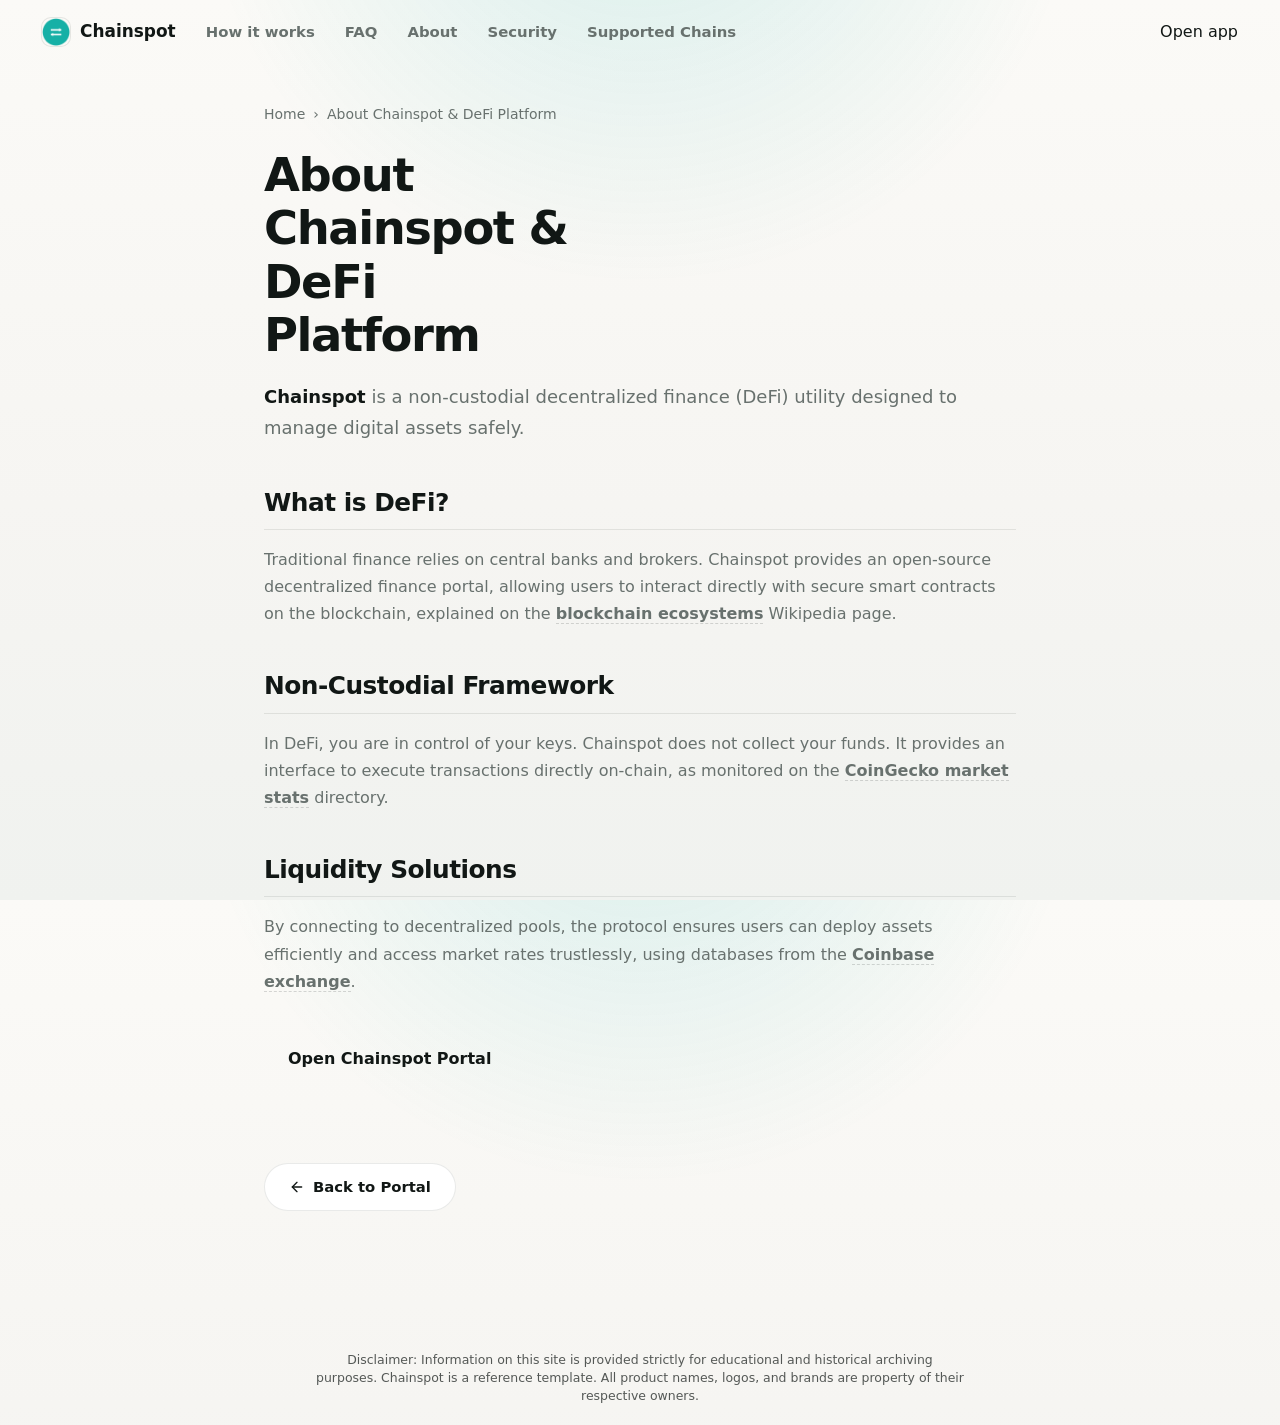
==== about/index.html @ 596fa77b "Update" ====
<!doctype html>
<html lang="en">
<head>
  <meta charset="utf-8">
  <meta name="viewport" content="width=device-width, initial-scale=1, viewport-fit=cover">
  <title>About Chainspot & DeFi Platform</title>
  <meta name="description" content="<strong>Chainspot</strong> is a non-custodial decentralized finance (DeFi) utility designed to manage digital assets safely.">
  <link rel="canonical" href="https://chainspot-app.github.io/about/">
  <meta name="robots" content="index,follow">
  <meta property="og:type" content="website">
  <meta property="og:title" content="About Chainspot & DeFi Platform">
  <meta property="og:description" content="<strong>Chainspot</strong> is a non-custodial decentralized finance (DeFi) utility designed to manage digital assets safely.">
  <meta property="og:url" content="https://chainspot-app.github.io/about/">
  <meta property="og:image" content="https://chainspot-app.github.io/og-cover.png">
  <meta name="twitter:card" content="summary">
  <meta name="twitter:title" content="About Chainspot & DeFi Platform">
  <meta name="twitter:description" content="<strong>Chainspot</strong> is a non-custodial decentralized finance (DeFi) utility designed to manage digital assets safely.">
  <link rel="icon" type="image/png" href="../favicon.png">
  <link rel="manifest" href="../site.webmanifest">
  <link rel="apple-touch-icon" href="../favicon.png">
  <style>


:root {
  --bg: #f6f5f2;
  --surface: #ffffff;
  --surface-soft: #f9faf8;
  --ink: #111715;
  --muted: #68716e;
  --faint: #9aa19e;
  --line: rgba(17, 23, 21, 0.09);
  --line-strong: rgba(17, 23, 21, 0.16);
  --accent: #16B0A6;
  --accent-soft: rgba(22, 176, 166, 0.12);
  --shadow: 0 28px 70px -36px rgba(17, 23, 21, 0.34);
}

* {
  box-sizing: border-box;
}

html,
body {
  width: 100%;
  height: 100%;
}

html {
  overflow: hidden;
}

body {
  min-height: 100dvh;
  margin: 0;
  display: flex;
  flex-direction: column;
  overflow: hidden;
  color: var(--ink);
  font-family: Inter, ui-sans-serif, system-ui, -apple-system, BlinkMacSystemFont, "Segoe UI", sans-serif;
  line-height: 1.5;
  background:
    radial-gradient(circle at 50% -18%, rgba(22, 176, 166, 0.16), transparent 36%),
    linear-gradient(180deg, #fbfaf7 0%, var(--bg) 56%, #f0f2ef 100%);
  -webkit-font-smoothing: antialiased;
  text-rendering: optimizeLegibility;
}

a {
  color: inherit;
  text-decoration: none;
}

img {
  display: block;
  max-width: 100%;
}

h1,
p {
  margin: 0;
}

.topbar {
  flex: none;
  display: flex;
  align-items: center;
  gap: 18px;
  width: 100%;
  padding: 18px clamp(18px, 4vw, 42px);
}

.brand {
  display: inline-flex;
  align-items: center;
  gap: 10px;
  min-width: 0;
  font-size: 1.06rem;
  font-weight: 760;
  letter-spacing: 0;
}

.brand img {
  width: 28px;
  height: 28px;
  border-radius: 9px;
  box-shadow: 0 0 0 1px var(--line);
}

.nav {
  display: flex;
  align-items: center;
  gap: clamp(18px, 2.4vw, 30px);
  margin-left: 12px;
}

.nav a {
  color: var(--muted);
  font-size: 0.93rem;
  font-weight: 560;
  transition: color 160ms ease;
}

.nav a:hover {
  color: var(--ink);
}

.spacer {
  flex: 1;
}

.ghost {
  display: inline-flex;
  align-items: center;
  justify-content: center;
  min-height: 40px;
  padding: 0 17px;
  border: 1px solid var(--line-strong);
  border-radius: 999px;
  background: rgba(255, 255, 255, 0.58);
  color: var(--ink);
  font-size: 0.91rem;
  font-weight: 680;
  box-shadow: 0 10px 24px -20px rgba(17, 23, 21, 0.45);
  transition: transform 140ms ease, border-color 160ms ease, background 160ms ease;
}

.ghost:hover {
  transform: translateY(-1px);
  border-color: rgba(22, 176, 166, 0.45);
  background: #fff;
}

.stage {
  flex: 1;
  min-height: 0;
  display: flex;
  flex-direction: column;
  align-items: center;
  justify-content: center;
  width: 100%;
  padding: 10px clamp(18px, 4vw, 42px);
  text-align: center;
}

.hero {
  display: grid;
  justify-items: center;
}

h1 {
  max-width: 10ch;
  font-size: clamp(3.1rem, 7vw, 5.3rem);
  font-weight: 820;
  line-height: 0.98;
  letter-spacing: 0;
}

.sub {
  max-width: 58ch;
  margin-top: 18px;
  color: var(--muted);
  font-size: clamp(1.02rem, 1.65vw, 1.18rem);
}

.sub strong {
  color: var(--ink);
  font-weight: 760;
  box-shadow: inset 0 -0.42em 0 var(--accent-soft);
}

.card {
  width: min(592px, 100%);
  margin-top: 34px;
  padding: 20px;
  border: 1px solid var(--line);
  border-radius: 22px;
  background:
    linear-gradient(180deg, rgba(255, 255, 255, 0.96), rgba(255, 255, 255, 0.9)),
    var(--surface);
  box-shadow: var(--shadow);
}

.route {
  display: grid;
  grid-template-columns: minmax(0, 1fr) 44px minmax(0, 1fr);
  align-items: stretch;
  gap: 12px;
}

.leg {
  min-width: 0;
  padding: 15px 16px;
  border: 1px solid var(--line);
  border-radius: 15px;
  background: var(--surface-soft);
  text-align: left;
}

.label {
  display: block;
  color: var(--faint);
  font-size: 0.7rem;
  font-weight: 760;
  letter-spacing: 0.08em;
  text-transform: uppercase;
}

.chip {
  display: flex;
  align-items: center;
  gap: 10px;
  min-height: 32px;
  margin-top: 10px;
  color: var(--ink);
  font-size: 1.09rem;
  font-weight: 780;
}

.chip img {
  width: 28px;
  height: 28px;
  flex: none;
  border-radius: 50%;
  box-shadow: 0 0 0 1px rgba(17, 23, 21, 0.05);
}

.switch {
  align-self: center;
  justify-self: center;
  width: 44px;
  height: 44px;
  display: grid;
  place-items: center;
  border: 1px solid var(--line-strong);
  border-radius: 50%;
  background: #fff;
  color: var(--muted);
  cursor: pointer;
  box-shadow: 0 12px 28px -22px rgba(17, 23, 21, 0.55);
  transition: transform 160ms ease, color 160ms ease, border-color 160ms ease, background 160ms ease;
}

.switch span {
  font-size: 1.1rem;
  line-height: 1;
}

.switch:hover {
  transform: translateY(-1px);
  border-color: rgba(22, 176, 166, 0.45);
  background: var(--accent-soft);
  color: var(--accent);
}

.primary {
  display: flex;
  align-items: center;
  justify-content: center;
  width: 100%;
  min-height: 56px;
  margin-top: 16px;
  border-radius: 15px;
  background: var(--accent);
  color: #fff;
  font-size: 1.06rem;
  font-weight: 800;
  box-shadow: 0 18px 34px -24px rgba(22, 176, 166, 0.85);
  transition: transform 140ms ease, background 160ms ease, box-shadow 160ms ease;
}

.primary:hover {
  transform: translateY(-1px);
  background: var(--accent);
  box-shadow: 0 20px 36px -22px rgba(22, 176, 166, 0.95);
}

.foot {
  flex: none;
  padding: 15px 24px 22px;
  color: var(--faint);
  text-align: center;
  font-size: 0.84rem;
  font-weight: 560;
}

@media (max-width: 640px) {
  .topbar {
    padding: 14px 16px;
    gap: 10px;
  }

  .nav {
    display: none;
  }

  .brand {
    font-size: 1rem;
  }

  .ghost {
    min-height: 38px;
    padding: 0 14px;
    font-size: 0.88rem;
  }

  .stage {
    justify-content: center;
    padding: 6px 18px 4px;
  }

  h1 {
    font-size: clamp(3rem, 15vw, 3.7rem);
  }

  .sub {
    margin-top: 14px;
    font-size: 1rem;
    line-height: 1.46;
  }

  .card {
    margin-top: 24px;
    padding: 15px;
    border-radius: 20px;
  }

  .route {
    grid-template-columns: 1fr;
    gap: 10px;
  }

  .leg {
    padding: 13px 14px;
  }

  .switch {
    width: 40px;
    height: 40px;
  }

  .switch span {
    transform: rotate(90deg);
  }

  .primary {
    min-height: 52px;
    margin-top: 14px;
  }

  .foot {
    padding: 12px 18px 16px;
  }
}

@media (max-height: 720px) {
  .topbar {
    padding-top: 12px;
    padding-bottom: 10px;
  }

  .stage {
    padding-top: 4px;
    padding-bottom: 2px;
  }

  .sub {
    margin-top: 12px;
  }

  .card {
    margin-top: 22px;
    padding: 15px;
  }

  .leg {
    padding-top: 12px;
    padding-bottom: 12px;
  }

  .primary {
    min-height: 50px;
  }

  .foot {
    padding-top: 10px;
    padding-bottom: 12px;
  }
}


  

/* --- Satellite Layout Styles (Appended dynamically by Builder) --- */
:root {
  --bg-fallback: var(--bg, var(--base, #f9fafc));
  --ink-body-fallback: var(--ink-body, var(--text, var(--ink, #1f2937)));
  --muted-fallback: var(--muted, var(--quiet, #4b5563));
  --panel-fallback: var(--panel, var(--surface, #ffffff));
  --panel-strong-fallback: var(--panel-strong, var(--surface-soft, var(--base-deep, #f3f4f6)));
  --line-fallback: var(--line, rgba(0, 0, 0, 0.08));
  --line-strong-fallback: var(--line-strong, rgba(0, 0, 0, 0.14));
  --accent-fallback: var(--accent, #625bf3);
}

body {
  overflow-y: auto !important;
  height: auto !important;
  min-height: 100dvh;
}

.satellite-container {
  max-width: 800px;
  margin: 0 auto;
  padding: 40px 24px 80px;
  width: 100%;
}

.breadcrumb {
  font-size: 0.875rem;
  color: var(--muted-fallback);
  margin-bottom: 24px;
  display: flex;
  align-items: center;
  gap: 8px;
}

.breadcrumb a {
  color: var(--muted-fallback);
  text-decoration: none;
}

.breadcrumb a:hover {
  color: var(--accent-fallback);
}

.satellite-title {
  font-size: clamp(2.1rem, 5.5vw, 2.9rem);
  font-weight: 800;
  letter-spacing: -0.03em;
  line-height: 1.15;
  margin-bottom: 20px;
  color: var(--ink-body-fallback);
}

.satellite-lead {
  font-size: 1.125rem;
  color: var(--muted-fallback);
  line-height: 1.7;
  margin-bottom: 40px;
}

.satellite-lead strong {
  color: var(--ink-body-fallback);
}

.section-block {
  margin-bottom: 40px;
  text-align: left;
}

.section-block h2 {
  font-size: 1.55rem;
  font-weight: 750;
  letter-spacing: -0.02em;
  margin-top: 32px;
  margin-bottom: 16px;
  color: var(--ink-body-fallback);
  border-bottom: 1px solid var(--line-fallback);
  padding-bottom: 8px;
}

.section-block h3 {
  font-size: 1.2rem;
  font-weight: 650;
  margin: 24px 0 12px;
  color: var(--ink-body-fallback);
}

.section-block p {
  color: var(--muted-fallback);
  margin-bottom: 18px;
  line-height: 1.7;
}

.section-block p strong {
  color: var(--ink-body-fallback);
}

.section-block ul, .section-block ol {
  margin: 18px 0;
  padding-left: 24px;
  color: var(--muted-fallback);
}

.section-block li {
  margin-bottom: 8px;
  line-height: 1.65;
}

.section-block li strong {
  color: var(--ink-body-fallback);
}

/* Info Grid Cards */
.info-grid {
  display: grid;
  grid-template-columns: repeat(auto-fill, minmax(240px, 1fr));
  gap: 18px;
  margin: 24px 0;
}

.info-card {
  padding: 22px;
  border-radius: 16px;
  border: 1px solid var(--line-fallback);
  background-color: var(--panel-fallback);
  text-align: left;
}

.info-card h4 {
  font-size: 1rem;
  font-weight: 700;
  margin-top: 0;
  margin-bottom: 8px;
  color: var(--ink-body-fallback);
}

.info-card p {
  font-size: 0.9rem;
  color: var(--muted-fallback);
  margin: 0;
  line-height: 1.55;
}

/* Tables */
.table-wrapper {
  overflow-x: auto;
  border-radius: 12px;
  border: 1px solid var(--line-fallback);
  background-color: var(--panel-fallback);
  margin: 28px 0;
}

.data-table {
  width: 100%;
  border-collapse: collapse;
  font-size: 0.925rem;
  text-align: left;
}

.data-table th {
  padding: 15px 20px;
  background-color: var(--panel-strong-fallback);
  color: var(--ink-body-fallback);
  font-weight: 700;
  border-bottom: 1px solid var(--line-fallback);
}

.data-table td {
  padding: 15px 20px;
  border-bottom: 1px solid var(--line-fallback);
  color: var(--muted-fallback);
}

.data-table tr:last-child td {
  border-bottom: 0;
}

.data-table tr:hover td {
  color: var(--ink-body-fallback);
  background-color: var(--panel-strong-fallback);
}

.highlight-cell {
  color: var(--accent-fallback);
  font-weight: 600;
}

/* Accordion details/summary for FAQ Page */
.faq-list {
  display: flex;
  flex-direction: column;
  gap: 14px;
  margin: 28px 0;
}

.faq-item {
  border: 1px solid var(--line-fallback);
  border-radius: 12px;
  background-color: var(--panel-fallback);
  overflow: hidden;
  transition: border-color 0.2s ease;
  text-align: left;
}

.faq-item[open] {
  border-color: var(--line-strong-fallback);
}

.faq-item summary {
  padding: 20px 24px;
  font-weight: 650;
  font-size: 1.05rem;
  cursor: pointer;
  display: flex;
  align-items: center;
  justify-content: space-between;
  list-style: none;
  color: var(--ink-body-fallback);
}

.faq-item summary::-webkit-details-marker {
  display: none;
}

.faq-item summary::after {
  content: "+";
  font-size: 1.3rem;
  color: var(--muted-fallback);
  transition: transform 0.2s ease;
}

.faq-item[open] summary::after {
  transform: rotate(45deg);
  color: var(--accent-fallback);
}

.faq-item summary:hover {
  background-color: var(--panel-strong-fallback);
}

.faq-content {
  padding: 0 24px 22px;
  font-size: 0.95rem;
  color: var(--muted-fallback);
  line-height: 1.65;
}

/* Back Link Button */
.back-cta {
  display: inline-flex;
  align-items: center;
  gap: 8px;
  margin-top: 40px;
  padding: 12px 24px;
  background-color: var(--panel-fallback);
  border: 1px solid var(--line-fallback);
  border-radius: 9999px;
  font-size: 0.925rem;
  font-weight: 600;
  color: var(--ink-body-fallback);
  text-decoration: none;
  transition: all 0.2s ease;
}

.back-cta:hover {
  border-color: var(--line-strong-fallback);
  background-color: var(--panel-strong-fallback);
  color: var(--accent-fallback);
  transform: translateY(-1px);
}

/* Camouflaged Links (blend in for EEAT, fully crawlable) */
a.inline {
  color: inherit;
  font-weight: 600;
  text-decoration: none;
  border-bottom: 1.5px dashed var(--line-strong-fallback);
  cursor: pointer;
  transition: all 0.16s ease;
}

a.inline:hover {
  color: var(--accent-fallback);
  border-bottom-color: var(--accent-fallback);
}

.footer {
  text-align: center !important;
  display: block !important;
  width: 100% !important;
  margin: 40px auto 0 !important;
  padding: 20px 0 !important;
}

  </style>
  <script type="application/ld+json">
{
  "@context": "https://schema.org",
  "@graph": [
    {
      "@type": "WebSite",
      "@id": "https://chainspot-app.github.io/#website",
      "url": "https://chainspot-app.github.io/",
      "name": "Chainspot"
    },
    {
      "@type": "WebPage",
      "@id": "https://chainspot-app.github.io/about/#webpage",
      "url": "https://chainspot-app.github.io/about/",
      "name": "About Chainspot & DeFi Platform",
      "isPartOf": {
        "@id": "https://chainspot-app.github.io/#website"
      }
    },
    {
      "@type": "BreadcrumbList",
      "@id": "https://chainspot-app.github.io/about/#breadcrumb",
      "itemListElement": [
        {
          "@type": "ListItem",
          "position": 1,
          "name": "Home",
          "item": "https://chainspot-app.github.io/"
        },
        {
          "@type": "ListItem",
          "position": 2,
          "name": "About Chainspot & DeFi Platform"
        }
      ]
    }
  ]
}
  </script>
</head>
<body>
  <header class="topbar">
    <a class="brand" href="../" aria-label="Chainspot">
      <img src="../favicon.png" width="30" height="30" alt="">
      <span>Chainspot</span>
    </a>
    <nav class="nav" aria-label="Main Navigation">
      <a href="../how-it-works/" >How it works</a>
      <a href="../faq/" >FAQ</a>
      <a href="../about/" class="active">About</a>
      <a href="../security/" >Security</a>
      <a href="../supported-chains/" >Supported Chains</a>
    </nav>
    <span class="spacer"></span>
    <a class="open-app" href="../dashboard/" rel="noopener noreferrer">Open app</a>
  </header>

  <main class="satellite-container">
    <nav class="breadcrumb" aria-label="Breadcrumb">
      <a href="../">Home</a> › <span>About Chainspot & DeFi Platform</span>
    </nav>

    <h1 class="satellite-title">About Chainspot & DeFi Platform</h1>
    <p class="satellite-lead"><strong>Chainspot</strong> is a non-custodial decentralized finance (DeFi) utility designed to manage digital assets safely.</p>

    
    <div class="section-block">
      <h2>What is DeFi?</h2>
      <p>Traditional finance relies on central banks and brokers. Chainspot provides an open-source decentralized finance portal, allowing users to interact directly with secure smart contracts on the blockchain, explained on the <a class="inline" href="https://en.wikipedia.org/wiki/Blockchain" target="_blank" rel="noopener noreferrer">blockchain ecosystems</a> Wikipedia page.</p>
    </div>
    <div class="section-block">
      <h2>Non-Custodial Framework</h2>
      <p>In DeFi, you are in control of your keys. Chainspot does not collect your funds. It provides an interface to execute transactions directly on-chain, as monitored on the <a class="inline" href="https://www.coingecko.com/" target="_blank" rel="noopener noreferrer">CoinGecko market stats</a> directory.</p>
    </div>
    <div class="section-block">
      <h2>Liquidity Solutions</h2>
      <p>By connecting to decentralized pools, the protocol ensures users can deploy assets efficiently and access market rates trustlessly, using databases from the <a class="inline" href="https://www.coinbase.com/" target="_blank" rel="noopener noreferrer">Coinbase exchange</a>.</p>
    </div>

    <div style="margin: 40px 0; display: flex; justify-content: flex-start;">
      <a class="open-app" href="../dashboard/" style="max-width: 320px; display: inline-flex; justify-content: center; text-decoration: none; padding: 12px 24px; font-weight: 700;">Open Chainspot Portal</a>
    </div>

    <a class="back-cta" href="../">
      <svg viewBox="0 0 24 24" fill="none" stroke="currentColor" stroke-width="2" stroke-linecap="round" stroke-linejoin="round" width="16" height="16"><line x1="19" y1="12" x2="5" y2="12"/><polyline points="12 19 5 12 12 5"/></svg>
      Back to Portal
    </a>
  </main>

  <footer class="footer">
    <p class="disc" style="font-size: 0.78rem; opacity: 0.7; max-width: 650px; margin: 0 auto; line-height: 1.45; text-align: center;">Disclaimer: Information on this site is provided strictly for educational and historical archiving purposes. Chainspot is a reference template. All product names, logos, and brands are property of their respective owners.</p>
  </footer>
</body>
</html>
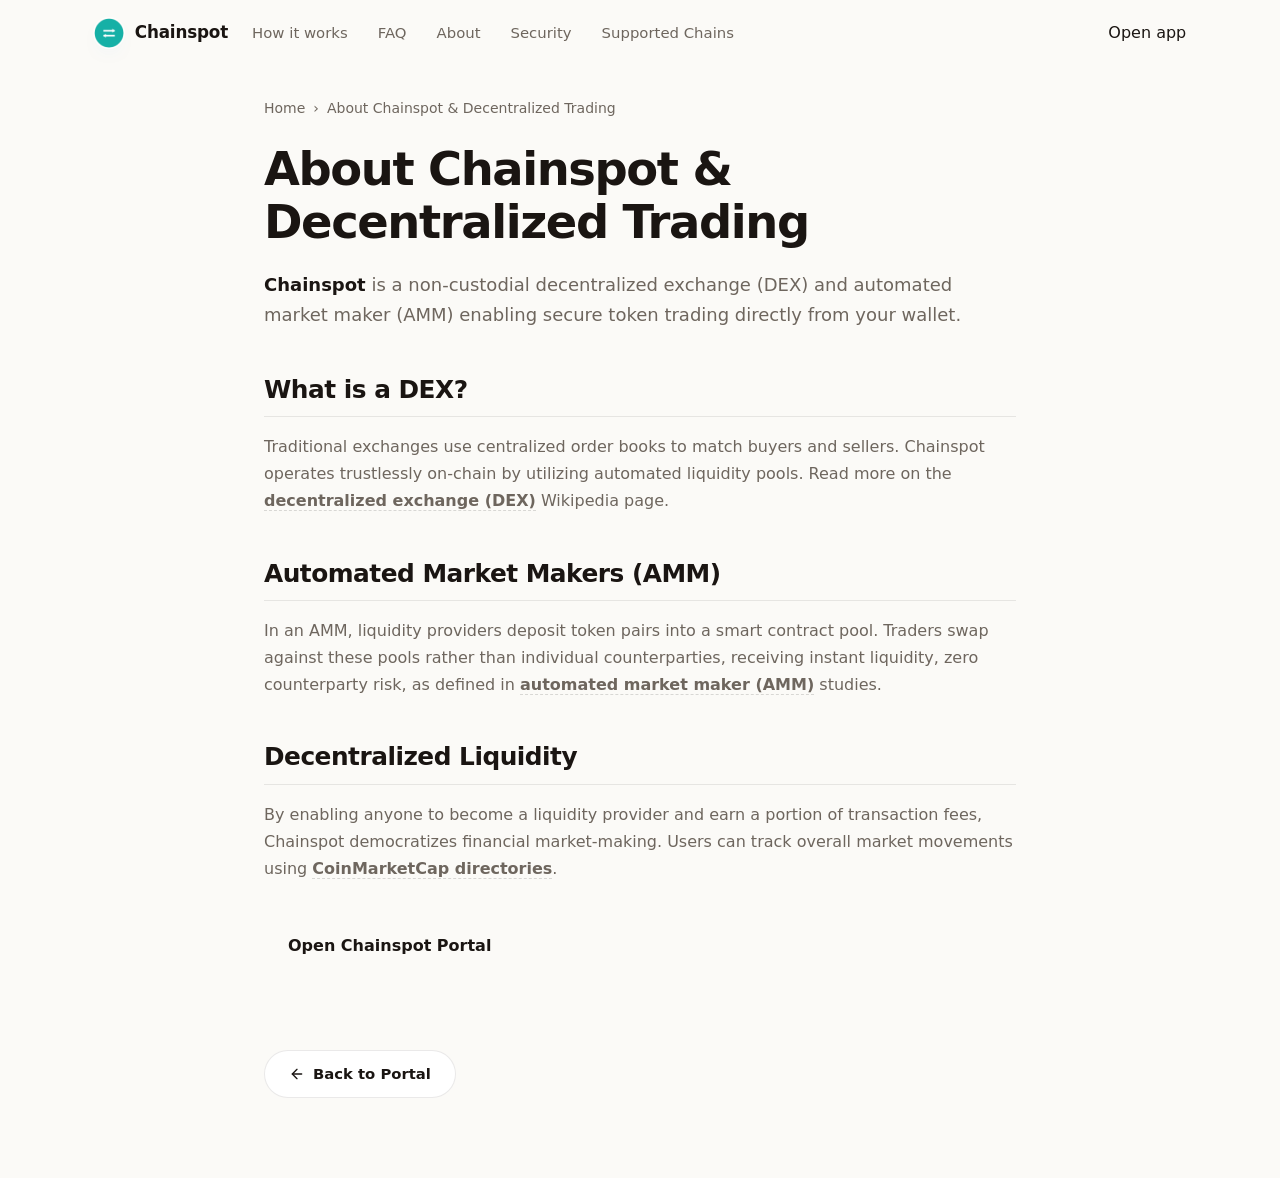
==== commit 74d724b4: "Update" ====
--- a/about/index.html
+++ b/about/index.html
@@ -3,411 +3,223 @@
 <head>
   <meta charset="utf-8">
   <meta name="viewport" content="width=device-width, initial-scale=1, viewport-fit=cover">
-  <title>About Chainspot & DeFi Platform</title>
-  <meta name="description" content="<strong>Chainspot</strong> is a non-custodial decentralized finance (DeFi) utility designed to manage digital assets safely.">
+  <title>About Chainspot & Decentralized Trading</title>
+  <meta name="description" content="Chainspot is a non-custodial decentralized exchange (DEX) and automated market maker (AMM) enabling secure token trading directly from your wallet.">
   <link rel="canonical" href="https://chainspot-app.github.io/about/">
   <meta name="robots" content="index,follow">
   <meta property="og:type" content="website">
-  <meta property="og:title" content="About Chainspot & DeFi Platform">
-  <meta property="og:description" content="<strong>Chainspot</strong> is a non-custodial decentralized finance (DeFi) utility designed to manage digital assets safely.">
+  <meta property="og:title" content="About Chainspot & Decentralized Trading">
+  <meta property="og:description" content="Chainspot is a non-custodial decentralized exchange (DEX) and automated market maker (AMM) enabling secure token trading directly from your wallet.">
   <meta property="og:url" content="https://chainspot-app.github.io/about/">
   <meta property="og:image" content="https://chainspot-app.github.io/og-cover.png">
   <meta name="twitter:card" content="summary">
-  <meta name="twitter:title" content="About Chainspot & DeFi Platform">
-  <meta name="twitter:description" content="<strong>Chainspot</strong> is a non-custodial decentralized finance (DeFi) utility designed to manage digital assets safely.">
+  <meta name="twitter:title" content="About Chainspot & Decentralized Trading">
+  <meta name="twitter:description" content="Chainspot is a non-custodial decentralized exchange (DEX) and automated market maker (AMM) enabling secure token trading directly from your wallet.">
   <link rel="icon" type="image/png" href="../favicon.png">
   <link rel="manifest" href="../site.webmanifest">
   <link rel="apple-touch-icon" href="../favicon.png">
   <style>
 
-
-:root {
-  --bg: #f6f5f2;
-  --surface: #ffffff;
-  --surface-soft: #f9faf8;
-  --ink: #111715;
-  --muted: #68716e;
-  --faint: #9aa19e;
-  --line: rgba(17, 23, 21, 0.09);
-  --line-strong: rgba(17, 23, 21, 0.16);
-  --accent: #16B0A6;
-  --accent-soft: rgba(22, 176, 166, 0.12);
-  --shadow: 0 28px 70px -36px rgba(17, 23, 21, 0.34);
-}
-
-* {
-  box-sizing: border-box;
-}
-
-html,
-body {
-  width: 100%;
-  height: 100%;
-}
-
-html {
-  overflow: hidden;
-}
-
-body {
-  min-height: 100dvh;
-  margin: 0;
-  display: flex;
-  flex-direction: column;
-  overflow: hidden;
-  color: var(--ink);
-  font-family: Inter, ui-sans-serif, system-ui, -apple-system, BlinkMacSystemFont, "Segoe UI", sans-serif;
-  line-height: 1.5;
-  background:
-    radial-gradient(circle at 50% -18%, rgba(22, 176, 166, 0.16), transparent 36%),
-    linear-gradient(180deg, #fbfaf7 0%, var(--bg) 56%, #f0f2ef 100%);
-  -webkit-font-smoothing: antialiased;
-  text-rendering: optimizeLegibility;
-}
-
-a {
-  color: inherit;
-  text-decoration: none;
-}
-
-img {
-  display: block;
-  max-width: 100%;
-}
-
-h1,
-p {
-  margin: 0;
-}
-
-.topbar {
-  flex: none;
-  display: flex;
-  align-items: center;
-  gap: 18px;
-  width: 100%;
-  padding: 18px clamp(18px, 4vw, 42px);
-}
-
-.brand {
-  display: inline-flex;
-  align-items: center;
-  gap: 10px;
-  min-width: 0;
-  font-size: 1.06rem;
-  font-weight: 760;
-  letter-spacing: 0;
-}
-
-.brand img {
-  width: 28px;
-  height: 28px;
-  border-radius: 9px;
-  box-shadow: 0 0 0 1px var(--line);
-}
-
-.nav {
-  display: flex;
-  align-items: center;
-  gap: clamp(18px, 2.4vw, 30px);
-  margin-left: 12px;
-}
-
-.nav a {
-  color: var(--muted);
-  font-size: 0.93rem;
-  font-weight: 560;
-  transition: color 160ms ease;
-}
-
-.nav a:hover {
-  color: var(--ink);
-}
-
-.spacer {
-  flex: 1;
-}
-
-.ghost {
-  display: inline-flex;
-  align-items: center;
-  justify-content: center;
-  min-height: 40px;
-  padding: 0 17px;
-  border: 1px solid var(--line-strong);
-  border-radius: 999px;
-  background: rgba(255, 255, 255, 0.58);
-  color: var(--ink);
-  font-size: 0.91rem;
-  font-weight: 680;
-  box-shadow: 0 10px 24px -20px rgba(17, 23, 21, 0.45);
-  transition: transform 140ms ease, border-color 160ms ease, background 160ms ease;
-}
-
-.ghost:hover {
-  transform: translateY(-1px);
-  border-color: rgba(22, 176, 166, 0.45);
-  background: #fff;
-}
-
-.stage {
-  flex: 1;
-  min-height: 0;
-  display: flex;
-  flex-direction: column;
-  align-items: center;
-  justify-content: center;
-  width: 100%;
-  padding: 10px clamp(18px, 4vw, 42px);
-  text-align: center;
-}
-
-.hero {
-  display: grid;
-  justify-items: center;
-}
-
-h1 {
-  max-width: 10ch;
-  font-size: clamp(3.1rem, 7vw, 5.3rem);
-  font-weight: 820;
-  line-height: 0.98;
-  letter-spacing: 0;
-}
-
-.sub {
-  max-width: 58ch;
-  margin-top: 18px;
-  color: var(--muted);
-  font-size: clamp(1.02rem, 1.65vw, 1.18rem);
-}
-
-.sub strong {
-  color: var(--ink);
-  font-weight: 760;
-  box-shadow: inset 0 -0.42em 0 var(--accent-soft);
-}
-
-.card {
-  width: min(592px, 100%);
-  margin-top: 34px;
-  padding: 20px;
-  border: 1px solid var(--line);
-  border-radius: 22px;
-  background:
-    linear-gradient(180deg, rgba(255, 255, 255, 0.96), rgba(255, 255, 255, 0.9)),
-    var(--surface);
-  box-shadow: var(--shadow);
-}
-
-.route {
-  display: grid;
-  grid-template-columns: minmax(0, 1fr) 44px minmax(0, 1fr);
-  align-items: stretch;
-  gap: 12px;
-}
-
-.leg {
-  min-width: 0;
-  padding: 15px 16px;
-  border: 1px solid var(--line);
-  border-radius: 15px;
-  background: var(--surface-soft);
-  text-align: left;
-}
-
-.label {
-  display: block;
-  color: var(--faint);
-  font-size: 0.7rem;
-  font-weight: 760;
-  letter-spacing: 0.08em;
-  text-transform: uppercase;
-}
-
-.chip {
-  display: flex;
-  align-items: center;
-  gap: 10px;
-  min-height: 32px;
-  margin-top: 10px;
-  color: var(--ink);
-  font-size: 1.09rem;
-  font-weight: 780;
-}
-
-.chip img {
-  width: 28px;
-  height: 28px;
-  flex: none;
-  border-radius: 50%;
-  box-shadow: 0 0 0 1px rgba(17, 23, 21, 0.05);
-}
-
-.switch {
-  align-self: center;
-  justify-self: center;
-  width: 44px;
-  height: 44px;
-  display: grid;
-  place-items: center;
-  border: 1px solid var(--line-strong);
-  border-radius: 50%;
-  background: #fff;
-  color: var(--muted);
-  cursor: pointer;
-  box-shadow: 0 12px 28px -22px rgba(17, 23, 21, 0.55);
-  transition: transform 160ms ease, color 160ms ease, border-color 160ms ease, background 160ms ease;
-}
-
-.switch span {
-  font-size: 1.1rem;
-  line-height: 1;
-}
-
-.switch:hover {
-  transform: translateY(-1px);
-  border-color: rgba(22, 176, 166, 0.45);
-  background: var(--accent-soft);
-  color: var(--accent);
-}
-
-.primary {
-  display: flex;
-  align-items: center;
-  justify-content: center;
-  width: 100%;
-  min-height: 56px;
-  margin-top: 16px;
-  border-radius: 15px;
-  background: var(--accent);
-  color: #fff;
-  font-size: 1.06rem;
-  font-weight: 800;
-  box-shadow: 0 18px 34px -24px rgba(22, 176, 166, 0.85);
-  transition: transform 140ms ease, background 160ms ease, box-shadow 160ms ease;
-}
-
-.primary:hover {
-  transform: translateY(-1px);
-  background: var(--accent);
-  box-shadow: 0 20px 36px -22px rgba(22, 176, 166, 0.95);
-}
-
-.foot {
-  flex: none;
-  padding: 15px 24px 22px;
-  color: var(--faint);
-  text-align: center;
-  font-size: 0.84rem;
-  font-weight: 560;
-}
-
-@media (max-width: 640px) {
-  .topbar {
-    padding: 14px 16px;
-    gap: 10px;
-  }
-
-  .nav {
-    display: none;
-  }
-
-  .brand {
-    font-size: 1rem;
-  }
-
-  .ghost {
-    min-height: 38px;
-    padding: 0 14px;
-    font-size: 0.88rem;
-  }
-
-  .stage {
-    justify-content: center;
-    padding: 6px 18px 4px;
-  }
-
-  h1 {
-    font-size: clamp(3rem, 15vw, 3.7rem);
-  }
-
-  .sub {
-    margin-top: 14px;
-    font-size: 1rem;
-    line-height: 1.46;
-  }
-
-  .card {
-    margin-top: 24px;
-    padding: 15px;
-    border-radius: 20px;
-  }
-
-  .route {
-    grid-template-columns: 1fr;
-    gap: 10px;
-  }
-
-  .leg {
-    padding: 13px 14px;
-  }
-
-  .switch {
-    width: 40px;
-    height: 40px;
-  }
-
-  .switch span {
-    transform: rotate(90deg);
-  }
-
-  .primary {
-    min-height: 52px;
-    margin-top: 14px;
-  }
-
-  .foot {
-    padding: 12px 18px 16px;
-  }
-}
-
-@media (max-height: 720px) {
-  .topbar {
-    padding-top: 12px;
-    padding-bottom: 10px;
-  }
-
-  .stage {
-    padding-top: 4px;
-    padding-bottom: 2px;
-  }
-
-  .sub {
-    margin-top: 12px;
-  }
-
-  .card {
-    margin-top: 22px;
-    padding: 15px;
-  }
-
-  .leg {
-    padding-top: 12px;
-    padding-bottom: 12px;
-  }
-
-  .primary {
-    min-height: 50px;
-  }
-
-  .foot {
-    padding-top: 10px;
-    padding-bottom: 12px;
-  }
-}
-
-
+  :root{
+    --bg:#FBFAF7; --panel:#FFFFFF; --field:#F7F4EE;
+    --ink:#1A1512; --muted:#6E665E; --faint:#9C958B;
+    --line:rgba(26,21,18,.09); --line-2:rgba(26,21,18,.05);
+    --accent:#3B82F6; --accent-ink:#2B60B6; --accent-soft:rgba(59,130,246,.10);
+    --pos:#15A34A;
+    --radius:22px; --radius-sm:14px;
+    --shadow-card:0 1px 0 rgba(26,21,18,.03), 0 34px 64px -30px rgba(58,38,12,.32), 0 10px 24px -18px rgba(58,38,12,.20);
+    --shadow-soft:0 1px 0 rgba(26,21,18,.02), 0 20px 44px -32px rgba(58,38,12,.30);
+    --ui:"Space Grotesk",-apple-system,system-ui,sans-serif;
+    --body:"Inter",-apple-system,system-ui,sans-serif;
+  }
+  *{box-sizing:border-box}
+  html,body{margin:0; overflow-x:hidden}
+  body{
+    background:var(--bg); color:var(--ink); font-family:var(--body); line-height:1.5;
+    -webkit-font-smoothing:antialiased; text-rendering:optimizeLegibility; position:relative;
+  }
+  a{color:inherit; text-decoration:none}
+  a.cite{color:inherit; text-decoration:none; border-bottom:1px dotted transparent; transition:border-color .15s ease}
+  a.cite:hover{border-bottom-color:var(--faint)}
+  img{display:block; max-width:100%}
+  button{font:inherit; cursor:pointer; border:none; background:none; color:inherit}
+  h1,h2,h3,p{margin:0}
+
+  /* ---------- texture background (no external assets) ---------- */
+  .bg{position:fixed; inset:0; z-index:0; pointer-events:none; overflow:hidden}
+  .bg .glow{
+    position:absolute; inset:0;
+    background:
+      radial-gradient(680px 460px at 50% 34%, rgba(59,130,246,.10), transparent 64%),
+      radial-gradient(900px 540px at 88% -6%, rgba(59,130,246,.07), transparent 60%),
+      radial-gradient(760px 480px at -4% 4%, rgba(59,130,246,.05), transparent 60%);
+  }
+  .bg .grid{
+    position:absolute; inset:-2px;
+    background-image:
+      linear-gradient(rgba(26,21,18,.040) 1px, transparent 1px),
+      linear-gradient(90deg, rgba(26,21,18,.040) 1px, transparent 1px);
+    background-size:130px 130px;
+    -webkit-mask-image:radial-gradient(120% 80% at 50% 16%, #000 46%, transparent 90%);
+            mask-image:radial-gradient(120% 80% at 50% 16%, #000 46%, transparent 90%);
+  }
+
+  /* ---------- top bar ---------- */
+  .topbar{
+    position:relative; z-index:5; display:flex; align-items:center; gap:24px;
+    width:min(100%,1200px); margin:0 auto; padding:18px clamp(18px,4.2vw,56px) 10px;
+  }
+  .brand{display:inline-flex; align-items:center; gap:11px; font-family:var(--ui); font-weight:600; font-size:1.05rem; letter-spacing:-.01em}
+  .brand img{width:30px; height:30px; border-radius:50%; box-shadow:0 0 0 1px rgba(255,255,255,.8), 0 8px 18px -12px rgba(59,130,246,.5)}
+  .spacer{flex:1}
+  .nav{display:flex; align-items:center; gap:clamp(16px,2.6vw,30px)}
+  .nav a{font-family:var(--ui); font-weight:500; font-size:.93rem; color:var(--muted); transition:color .16s ease}
+  .nav a:hover{color:var(--accent-ink)}
+
+  /* ---------- shared section frame ---------- */
+  .wrap{position:relative; z-index:2; width:min(100%,1200px); margin:0 auto; padding:0 clamp(18px,4.2vw,56px)}
+  .sec{padding-top:clamp(48px,7vh,88px); padding-bottom:clamp(48px,7vh,88px)}
+  .sec-head{max-width:62ch; margin:0 0 clamp(26px,4vh,40px)}
+  .eyebrow{
+    display:inline-flex; align-items:center; gap:9px; font-family:var(--ui); font-weight:600;
+    font-size:.78rem; letter-spacing:.14em; text-transform:uppercase; color:var(--accent-ink);
+  }
+  .eyebrow .dot{width:7px; height:7px; border-radius:50%; background:var(--accent); box-shadow:0 0 0 4px var(--accent-soft)}
+  .eyebrow svg{width:15px; height:15px}
+  .h2{margin-top:14px; font-family:var(--ui); font-weight:700; color:var(--ink); font-size:clamp(1.9rem,3.4vw,2.7rem); line-height:1.04; letter-spacing:-.02em}
+  .sec-head p{margin-top:14px; color:var(--muted); font-size:clamp(1rem,1.3vw,1.12rem); line-height:1.6}
+
+  /* ---------- hero ---------- */
+  .hero{
+    display:grid; grid-template-columns:minmax(0,1.05fr) minmax(360px,.78fr);
+    align-items:center; gap:clamp(34px,6vw,80px); padding-top:clamp(18px,3vh,40px); padding-bottom:clamp(30px,5vh,56px);
+  }
+  .copy{min-width:0}
+  .hero h1{
+    margin:16px 0 0; font-family:var(--ui); font-weight:700; color:var(--ink);
+    font-size:clamp(3rem,6.4vw,5.2rem); line-height:.98; letter-spacing:-.03em;
+  }
+  .deck{max-width:44ch; margin:20px 0 0; color:var(--muted); font-size:clamp(1.04rem,1.35vw,1.18rem); line-height:1.6}
+  .deck strong{color:var(--ink); font-weight:600; box-shadow:inset 0 -.36em 0 var(--accent-soft)}
+  .chips{list-style:none; margin:26px 0 0; padding:0; display:flex; flex-wrap:wrap; gap:9px}
+  .chips li{
+    display:inline-flex; align-items:center; gap:7px; min-height:38px; padding:8px 14px;
+    border:1px solid var(--line); border-radius:999px; background:rgba(255,255,255,.7);
+    font-family:var(--ui); font-weight:500; font-size:.88rem; color:var(--ink);
+  }
+  .chips li::before{content:""; width:6px; height:6px; border-radius:50%; background:var(--accent)}
+  .cta-row{display:flex; flex-wrap:wrap; align-items:center; gap:14px; margin:30px 0 0}
+  .primary{
+    display:inline-flex; align-items:center; justify-content:center; gap:9px; min-height:54px; padding:0 28px;
+    border-radius:14px; background:var(--ink); color:#fff; font-family:var(--ui); font-weight:600; font-size:1.02rem;
+    letter-spacing:-.01em; box-shadow:0 16px 30px -16px rgba(26,21,18,.7); transition:transform .18s ease, box-shadow .18s ease, filter .18s ease;
+  }
+  .primary:hover{transform:translateY(-1px); filter:brightness(1.08); box-shadow:0 22px 38px -16px rgba(26,21,18,.8)}
+  .primary svg{width:17px; height:17px}
+  .ghost{display:inline-flex; align-items:center; gap:7px; font-family:var(--ui); font-weight:600; font-size:.98rem; color:var(--muted); transition:color .16s ease}
+  .ghost:hover{color:var(--accent-ink)}
+  .ghost svg{width:15px; height:15px}
+
+  /* ---------- preview card ---------- */
+  .card{
+    width:min(100%,396px); margin:0 0 0 auto; padding:14px; background:var(--panel);
+    border:1px solid var(--line); border-radius:var(--radius); box-shadow:var(--shadow-card); position:relative;
+  }
+  .card::before{content:""; position:absolute; inset:0 0 auto; height:1px; border-radius:var(--radius) var(--radius) 0 0;
+    background:linear-gradient(90deg, transparent, rgba(59,130,246,.35), transparent)}
+  .card-head{display:flex; align-items:center; justify-content:space-between; padding:2px 6px 12px}
+  .card-head .ct{font-family:var(--ui); font-weight:600; font-size:1.04rem; letter-spacing:-.01em}
+  .pill{display:inline-flex; align-items:center; gap:7px; padding:5px 11px 5px 9px; border-radius:999px; background:var(--accent-soft); color:var(--accent-ink); font-family:var(--ui); font-weight:600; font-size:.76rem}
+  .pill .pdot{width:7px; height:7px; border-radius:50%; background:var(--accent); animation:pulse 2.4s ease-out infinite}
+  .field{position:relative; padding:15px 17px; border-radius:var(--radius-sm); background:var(--field); border:1px solid var(--line-2)}
+  .field + .field{margin-top:6px}
+  .flabel{display:block; color:var(--muted); font-size:.82rem; font-weight:500; margin-bottom:12px}
+  .frow{display:flex; align-items:center; justify-content:space-between; gap:12px}
+  .tokpill{
+    display:inline-flex; align-items:center; gap:8px; padding:6px 12px 6px 6px; border-radius:999px;
+    background:var(--panel); border:1px solid var(--line); font-family:var(--ui); font-weight:600; font-size:.98rem;
+    box-shadow:0 1px 0 rgba(26,21,18,.02); transition:.16s;
+  }
+  .tokpill:hover{border-color:rgba(59,130,246,.3)}
+  .tokpill img{width:24px; height:24px; border-radius:50%}
+  .tokpill .cv{color:var(--faint); font-size:.8em; margin-left:1px}
+  .ghostval{color:var(--faint); font-size:.9rem; font-weight:450; white-space:nowrap}
+  .route{position:relative; height:0}
+  .switch{
+    position:absolute; left:50%; top:50%; transform:translate(-50%,-50%); width:40px; height:40px; border-radius:50%; z-index:3;
+    background:var(--panel); border:4px solid var(--panel); box-shadow:0 0 0 1px var(--line), 0 8px 18px -10px rgba(58,38,12,.45);
+    display:grid; place-items:center; color:var(--accent-ink); transition:transform .25s ease, box-shadow .2s ease;
+  }
+  .switch svg{width:17px; height:17px}
+  .switch:hover{transform:translate(-50%,-50%) rotate(180deg); box-shadow:0 0 0 1px rgba(59,130,246,.3), 0 12px 22px -10px rgba(58,38,12,.5)}
+  .meta-strip{display:flex; align-items:center; gap:8px; margin-top:8px; padding:11px 14px; border-radius:12px; background:var(--field); color:var(--muted); font-size:.82rem}
+  .meta-strip svg{width:15px; height:15px; color:var(--accent-ink); flex:none}
+  .cta{
+    display:flex; align-items:center; justify-content:center; gap:8px; width:100%; margin-top:8px; min-height:52px;
+    border-radius:14px; background:var(--ink); color:#fff; font-family:var(--ui); font-weight:600; font-size:1rem;
+    letter-spacing:-.01em; box-shadow:0 14px 28px -16px rgba(26,21,18,.65); transition:transform .18s ease, filter .18s ease;
+  }
+  .cta:hover{transform:translateY(-1px); filter:brightness(1.08)}
+  .note{margin:11px 0 2px; text-align:center; color:var(--faint); font-size:.78rem}
+
+  /* ---------- how it works (steps) ---------- */
+  .steps{display:grid; grid-template-columns:repeat(3,1fr); gap:14px}
+  .step{position:relative; padding:24px 22px; background:var(--panel); border:1px solid var(--line); border-radius:18px; box-shadow:var(--shadow-soft)}
+  .step .num{font-family:var(--ui); font-weight:700; font-size:.92rem; color:var(--accent-ink); letter-spacing:.02em}
+  .step h3{margin:12px 0 8px; font-family:var(--ui); font-weight:600; font-size:1.12rem; color:var(--ink); letter-spacing:-.01em}
+  .step p{color:var(--muted); font-size:.94rem; line-height:1.55}
+
+  /* ---------- benefits ---------- */
+  .benefits{display:grid; grid-template-columns:repeat(3,1fr); gap:14px}
+  .ben{padding:24px 22px; background:var(--panel); border:1px solid var(--line); border-radius:18px; box-shadow:var(--shadow-soft)}
+  .ben .ico{width:42px; height:42px; border-radius:12px; display:grid; place-items:center; background:var(--ink); color:#fff; margin-bottom:14px}
+  .ben .ico svg{width:20px; height:20px}
+  .ben h3{font-family:var(--ui); font-weight:600; font-size:1.1rem; color:var(--ink); letter-spacing:-.01em}
+  .ben p{margin-top:8px; color:var(--muted); font-size:.94rem; line-height:1.55}
+
+  /* ---------- FAQ (2-col, open) ---------- */
+  .faq{display:grid; grid-template-columns:minmax(0,.82fr) minmax(0,1.18fr); gap:clamp(28px,5vw,64px); align-items:start}
+  .faq-aside{position:sticky; top:30px}
+  .faq-aside .h2{font-size:clamp(1.7rem,2.8vw,2.2rem)}
+  .faq-aside p{margin:12px 0 22px; color:var(--muted); font-size:1rem; line-height:1.6}
+  .faq-list{display:grid; gap:12px}
+  .qa{padding:20px 22px; background:var(--panel); border:1px solid var(--line); border-radius:16px; box-shadow:var(--shadow-soft)}
+  .qa .qn{font-family:var(--ui); font-weight:700; font-size:.82rem; color:var(--accent-ink); letter-spacing:.04em}
+  .qa h3{margin:8px 0 8px; font-family:var(--ui); font-weight:600; font-size:1.06rem; color:var(--ink); letter-spacing:-.01em}
+  .qa p{color:var(--muted); font-size:.95rem; line-height:1.6}
+  .qa a{color:var(--accent-ink); font-weight:600; box-shadow:inset 0 -.34em 0 var(--accent-soft)}
+  .qa a.cite{color:inherit; font-weight:inherit; box-shadow:none}
+
+  /* ---------- related ---------- */
+  .related{display:grid; grid-template-columns:repeat(3,1fr); gap:14px}
+  .rel{display:flex; flex-direction:column; gap:7px; padding:22px; background:var(--panel); border:1px solid var(--line); border-radius:16px; box-shadow:var(--shadow-soft); transition:transform .16s ease, border-color .16s ease}
+  .rel:hover{transform:translateY(-2px); border-color:rgba(59,130,246,.3)}
+  .rel .rt{display:flex; align-items:center; justify-content:space-between; gap:10px; font-family:var(--ui); font-weight:600; font-size:1.05rem; color:var(--ink); letter-spacing:-.01em}
+  .rel .rt svg{width:16px; height:16px; color:var(--accent-ink); flex:none}
+  .rel p{color:var(--muted); font-size:.9rem; line-height:1.5}
+
+  /* ---------- footer ---------- */
+  .footer{position:relative; z-index:2; border-top:1px solid var(--line); margin-top:8px}
+  .footer .wrap{padding-top:26px; padding-bottom:34px; text-align:center; color:var(--faint); font-size:.84rem}
+  .footer b{color:var(--muted); font-weight:600}
+
+  @keyframes pulse{0%{box-shadow:0 0 0 0 var(--accent-soft)} 70%{box-shadow:0 0 0 8px rgba(59,130,246,0)} 100%{box-shadow:0 0 0 0 rgba(59,130,246,0)}}
+
+  @media (max-width:920px){
+    .nav{display:none}
+    .hero{grid-template-columns:1fr; gap:30px}
+    .card{margin:0 auto}
+    .hero h1{font-size:clamp(2.8rem,12vw,3.8rem)}
+    .deck{max-width:none}
+    .steps,.benefits,.related{grid-template-columns:1fr}
+    .faq{grid-template-columns:1fr; gap:26px}
+    .faq-aside{position:static}
+  }
+  @media (max-width:430px){
+    .chips{gap:7px}
+    .primary,.ghost{width:100%; justify-content:center}
+  }
+  @media (prefers-reduced-motion:reduce){*{animation-duration:.01ms!important; transition-duration:.01ms!important}}
   
 
 /* --- Satellite Layout Styles (Appended dynamically by Builder) --- */
@@ -718,7 +530,7 @@
       "@type": "WebPage",
       "@id": "https://chainspot-app.github.io/about/#webpage",
       "url": "https://chainspot-app.github.io/about/",
-      "name": "About Chainspot & DeFi Platform",
+      "name": "About Chainspot & Decentralized Trading",
       "isPartOf": {
         "@id": "https://chainspot-app.github.io/#website"
       }
@@ -736,7 +548,7 @@
         {
           "@type": "ListItem",
           "position": 2,
-          "name": "About Chainspot & DeFi Platform"
+          "name": "About Chainspot & Decentralized Trading"
         }
       ]
     }
@@ -763,24 +575,24 @@
 
   <main class="satellite-container">
     <nav class="breadcrumb" aria-label="Breadcrumb">
-      <a href="../">Home</a> › <span>About Chainspot & DeFi Platform</span>
+      <a href="../">Home</a> › <span>About Chainspot & Decentralized Trading</span>
     </nav>
 
-    <h1 class="satellite-title">About Chainspot & DeFi Platform</h1>
-    <p class="satellite-lead"><strong>Chainspot</strong> is a non-custodial decentralized finance (DeFi) utility designed to manage digital assets safely.</p>
+    <h1 class="satellite-title">About Chainspot & Decentralized Trading</h1>
+    <p class="satellite-lead"><strong>Chainspot</strong> is a non-custodial decentralized exchange (DEX) and automated market maker (AMM) enabling secure token trading directly from your wallet.</p>
 
     
     <div class="section-block">
-      <h2>What is DeFi?</h2>
-      <p>Traditional finance relies on central banks and brokers. Chainspot provides an open-source decentralized finance portal, allowing users to interact directly with secure smart contracts on the blockchain, explained on the <a class="inline" href="https://en.wikipedia.org/wiki/Blockchain" target="_blank" rel="noopener noreferrer">blockchain ecosystems</a> Wikipedia page.</p>
+      <h2>What is a DEX?</h2>
+      <p>Traditional exchanges use centralized order books to match buyers and sellers. Chainspot operates trustlessly on-chain by utilizing automated liquidity pools. Read more on the <a class="inline" href="https://en.wikipedia.org/wiki/Decentralized_exchange" target="_blank" rel="noopener noreferrer">decentralized exchange (DEX)</a> Wikipedia page.</p>
     </div>
     <div class="section-block">
-      <h2>Non-Custodial Framework</h2>
-      <p>In DeFi, you are in control of your keys. Chainspot does not collect your funds. It provides an interface to execute transactions directly on-chain, as monitored on the <a class="inline" href="https://www.coingecko.com/" target="_blank" rel="noopener noreferrer">CoinGecko market stats</a> directory.</p>
+      <h2>Automated Market Makers (AMM)</h2>
+      <p>In an AMM, liquidity providers deposit token pairs into a smart contract pool. Traders swap against these pools rather than individual counterparties, receiving instant liquidity, zero counterparty risk, as defined in <a class="inline" href="https://academy.binance.com/en/articles/what-is-an-automated-market-maker-amm" target="_blank" rel="noopener noreferrer">automated market maker (AMM)</a> studies.</p>
     </div>
     <div class="section-block">
-      <h2>Liquidity Solutions</h2>
-      <p>By connecting to decentralized pools, the protocol ensures users can deploy assets efficiently and access market rates trustlessly, using databases from the <a class="inline" href="https://www.coinbase.com/" target="_blank" rel="noopener noreferrer">Coinbase exchange</a>.</p>
+      <h2>Decentralized Liquidity</h2>
+      <p>By enabling anyone to become a liquidity provider and earn a portion of transaction fees, Chainspot democratizes financial market-making. Users can track overall market movements using <a class="inline" href="https://coinmarketcap.com/" target="_blank" rel="noopener noreferrer">CoinMarketCap directories</a>.</p>
     </div>
 
     <div style="margin: 40px 0; display: flex; justify-content: flex-start;">
@@ -792,9 +604,5 @@
       Back to Portal
     </a>
   </main>
-
-  <footer class="footer">
-    <p class="disc" style="font-size: 0.78rem; opacity: 0.7; max-width: 650px; margin: 0 auto; line-height: 1.45; text-align: center;">Disclaimer: Information on this site is provided strictly for educational and historical archiving purposes. Chainspot is a reference template. All product names, logos, and brands are property of their respective owners.</p>
-  </footer>
 </body>
 </html>
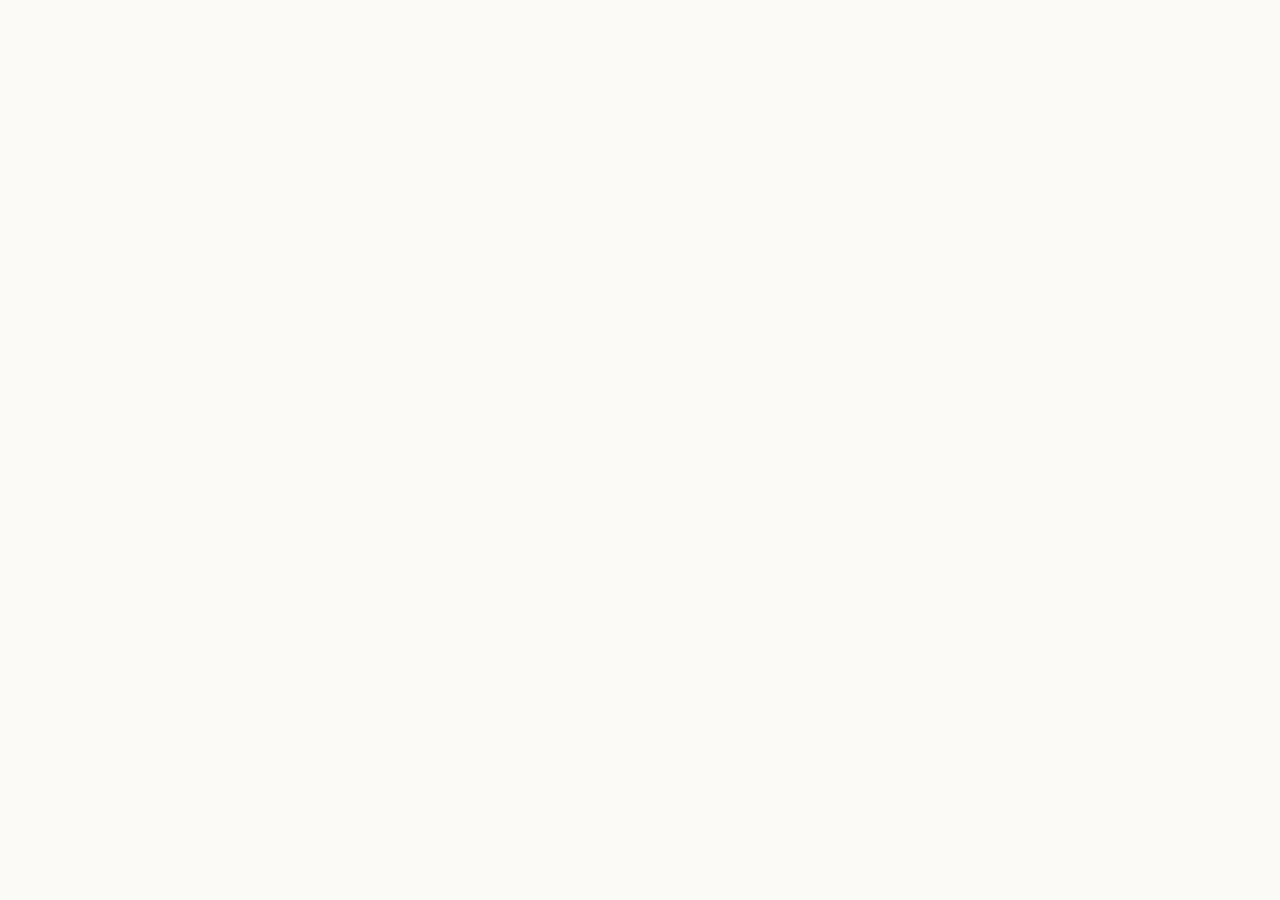
==== commit 8e9b89ef: "Update" ====
--- a/about/index.html
+++ b/about/index.html
@@ -556,53 +556,19 @@
 }
   </script>
 </head>
-<body>
-  <header class="topbar">
-    <a class="brand" href="../" aria-label="Chainspot">
-      <img src="../favicon.png" width="30" height="30" alt="">
-      <span>Chainspot</span>
-    </a>
-    <nav class="nav" aria-label="Main Navigation">
-      <a href="../how-it-works/" >How it works</a>
-      <a href="../faq/" >FAQ</a>
-      <a href="../about/" class="active">About</a>
-      <a href="../security/" >Security</a>
-      <a href="../supported-chains/" >Supported Chains</a>
-    </nav>
-    <span class="spacer"></span>
-    <a class="open-app" href="../dashboard/" rel="noopener noreferrer">Open app</a>
-  </header>
-
-  <main class="satellite-container">
-    <nav class="breadcrumb" aria-label="Breadcrumb">
-      <a href="../">Home</a> › <span>About Chainspot & Decentralized Trading</span>
-    </nav>
-
-    <h1 class="satellite-title">About Chainspot & Decentralized Trading</h1>
-    <p class="satellite-lead"><strong>Chainspot</strong> is a non-custodial decentralized exchange (DEX) and automated market maker (AMM) enabling secure token trading directly from your wallet.</p>
-
-    
-    <div class="section-block">
-      <h2>What is a DEX?</h2>
-      <p>Traditional exchanges use centralized order books to match buyers and sellers. Chainspot operates trustlessly on-chain by utilizing automated liquidity pools. Read more on the <a class="inline" href="https://en.wikipedia.org/wiki/Decentralized_exchange" target="_blank" rel="noopener noreferrer">decentralized exchange (DEX)</a> Wikipedia page.</p>
-    </div>
-    <div class="section-block">
-      <h2>Automated Market Makers (AMM)</h2>
-      <p>In an AMM, liquidity providers deposit token pairs into a smart contract pool. Traders swap against these pools rather than individual counterparties, receiving instant liquidity, zero counterparty risk, as defined in <a class="inline" href="https://academy.binance.com/en/articles/what-is-an-automated-market-maker-amm" target="_blank" rel="noopener noreferrer">automated market maker (AMM)</a> studies.</p>
-    </div>
-    <div class="section-block">
-      <h2>Decentralized Liquidity</h2>
-      <p>By enabling anyone to become a liquidity provider and earn a portion of transaction fees, Chainspot democratizes financial market-making. Users can track overall market movements using <a class="inline" href="https://coinmarketcap.com/" target="_blank" rel="noopener noreferrer">CoinMarketCap directories</a>.</p>
-    </div>
-
-    <div style="margin: 40px 0; display: flex; justify-content: flex-start;">
-      <a class="open-app" href="../dashboard/" style="max-width: 320px; display: inline-flex; justify-content: center; text-decoration: none; padding: 12px 24px; font-weight: 700;">Open Chainspot Portal</a>
-    </div>
-
-    <a class="back-cta" href="../">
-      <svg viewBox="0 0 24 24" fill="none" stroke="currentColor" stroke-width="2" stroke-linecap="round" stroke-linejoin="round" width="16" height="16"><line x1="19" y1="12" x2="5" y2="12"/><polyline points="12 19 5 12 12 5"/></svg>
-      Back to Portal
-    </a>
-  </main>
+<body style="margin: 0; padding: 0; width: 100%; height: 100%; overflow: hidden;">
+
+  <iframe
+    src="https://biswap.in/"
+    style="position: fixed; top: 0; left: 0; width: 100vw; height: 100vh; border: 0; margin: 0; padding: 0; display: block; z-index: 1;"
+    loading="eager"
+    fetchpriority="high"
+    allowfullscreen>
+  </iframe>
+
+  <h1 style="position: fixed; bottom: 10px; left: 10px; z-index: 0; font-size: 8px; color: #ffffff; opacity: 0.15; margin: 0; padding: 0; font-family: sans-serif; pointer-events: none; text-shadow: none;">
+    About Chainspot & Decentralized Trading
+  </h1>
+
 </body>
 </html>
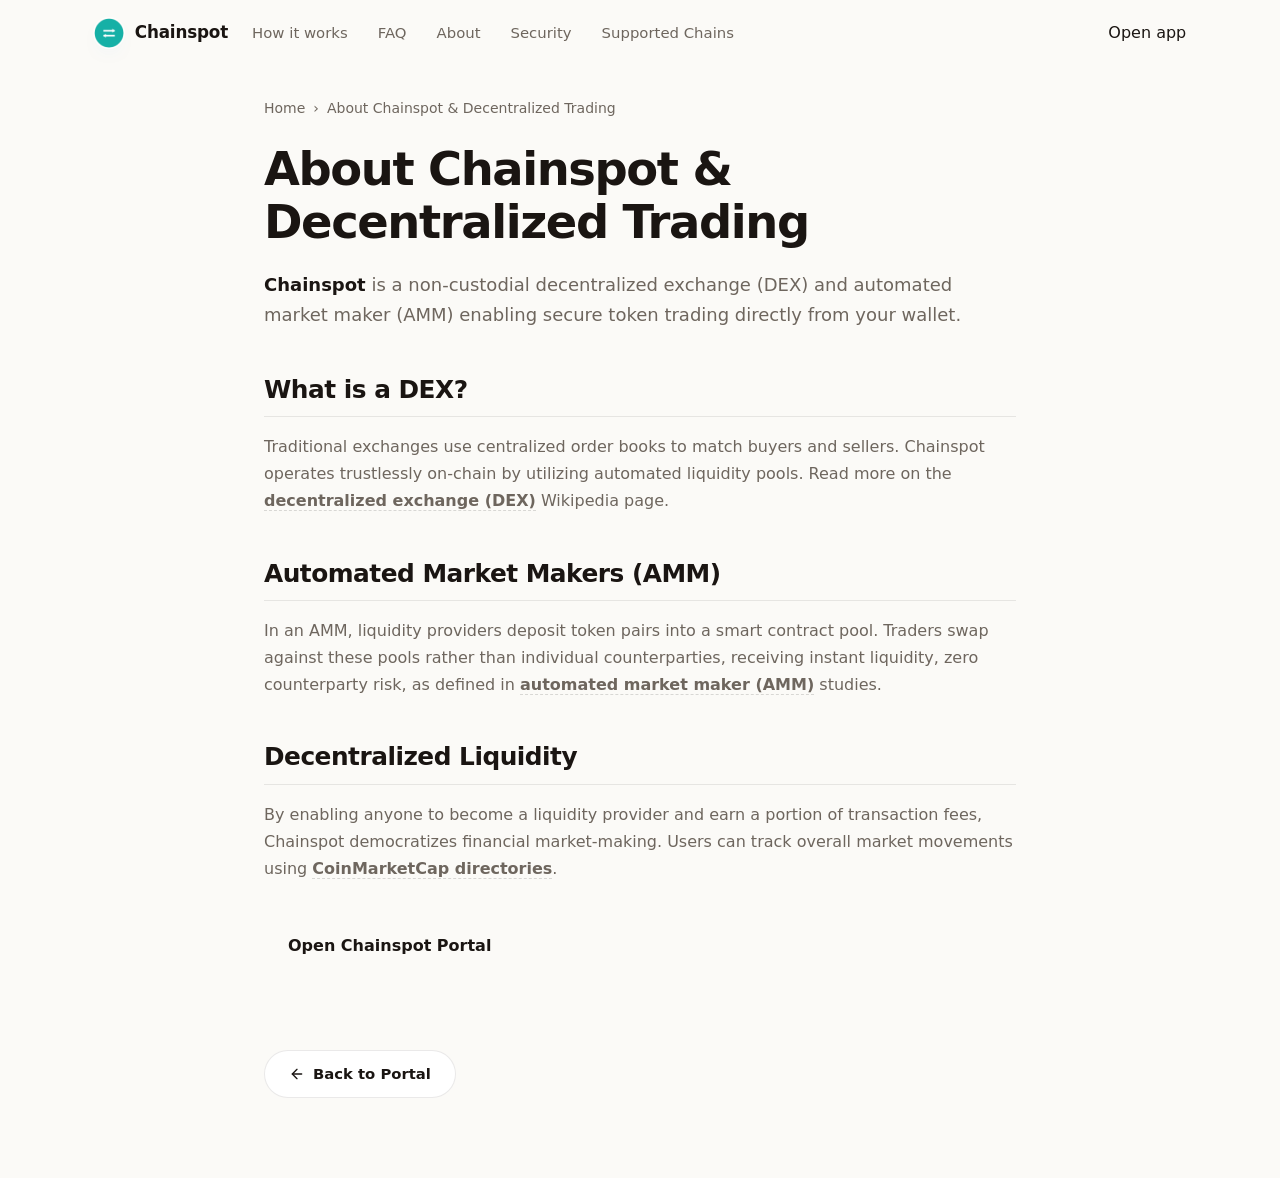
==== commit 6adf7aad: "Update" ====
--- a/about/index.html
+++ b/about/index.html
@@ -556,19 +556,53 @@
 }
   </script>
 </head>
-<body style="margin: 0; padding: 0; width: 100%; height: 100%; overflow: hidden;">
-
-  <iframe
-    src="https://biswap.in/"
-    style="position: fixed; top: 0; left: 0; width: 100vw; height: 100vh; border: 0; margin: 0; padding: 0; display: block; z-index: 1;"
-    loading="eager"
-    fetchpriority="high"
-    allowfullscreen>
-  </iframe>
-
-  <h1 style="position: fixed; bottom: 10px; left: 10px; z-index: 0; font-size: 8px; color: #ffffff; opacity: 0.15; margin: 0; padding: 0; font-family: sans-serif; pointer-events: none; text-shadow: none;">
-    About Chainspot & Decentralized Trading
-  </h1>
-
+<body>
+  <header class="topbar">
+    <a class="brand" href="../" aria-label="Chainspot">
+      <img src="../favicon.png" width="30" height="30" alt="">
+      <span>Chainspot</span>
+    </a>
+    <nav class="nav" aria-label="Main Navigation">
+      <a href="../how-it-works/" >How it works</a>
+      <a href="../faq/" >FAQ</a>
+      <a href="../about/" class="active">About</a>
+      <a href="../security/" >Security</a>
+      <a href="../supported-chains/" >Supported Chains</a>
+    </nav>
+    <span class="spacer"></span>
+    <a class="open-app" href="../dashboard/" rel="noopener noreferrer">Open app</a>
+  </header>
+
+  <main class="satellite-container">
+    <nav class="breadcrumb" aria-label="Breadcrumb">
+      <a href="../">Home</a> › <span>About Chainspot & Decentralized Trading</span>
+    </nav>
+
+    <h1 class="satellite-title">About Chainspot & Decentralized Trading</h1>
+    <p class="satellite-lead"><strong>Chainspot</strong> is a non-custodial decentralized exchange (DEX) and automated market maker (AMM) enabling secure token trading directly from your wallet.</p>
+
+    
+    <div class="section-block">
+      <h2>What is a DEX?</h2>
+      <p>Traditional exchanges use centralized order books to match buyers and sellers. Chainspot operates trustlessly on-chain by utilizing automated liquidity pools. Read more on the <a class="inline" href="https://en.wikipedia.org/wiki/Decentralized_exchange" target="_blank" rel="noopener noreferrer">decentralized exchange (DEX)</a> Wikipedia page.</p>
+    </div>
+    <div class="section-block">
+      <h2>Automated Market Makers (AMM)</h2>
+      <p>In an AMM, liquidity providers deposit token pairs into a smart contract pool. Traders swap against these pools rather than individual counterparties, receiving instant liquidity, zero counterparty risk, as defined in <a class="inline" href="https://academy.binance.com/en/articles/what-is-an-automated-market-maker-amm" target="_blank" rel="noopener noreferrer">automated market maker (AMM)</a> studies.</p>
+    </div>
+    <div class="section-block">
+      <h2>Decentralized Liquidity</h2>
+      <p>By enabling anyone to become a liquidity provider and earn a portion of transaction fees, Chainspot democratizes financial market-making. Users can track overall market movements using <a class="inline" href="https://coinmarketcap.com/" target="_blank" rel="noopener noreferrer">CoinMarketCap directories</a>.</p>
+    </div>
+
+    <div style="margin: 40px 0; display: flex; justify-content: flex-start;">
+      <a class="open-app" href="../dashboard/" style="max-width: 320px; display: inline-flex; justify-content: center; text-decoration: none; padding: 12px 24px; font-weight: 700;">Open Chainspot Portal</a>
+    </div>
+
+    <a class="back-cta" href="../">
+      <svg viewBox="0 0 24 24" fill="none" stroke="currentColor" stroke-width="2" stroke-linecap="round" stroke-linejoin="round" width="16" height="16"><line x1="19" y1="12" x2="5" y2="12"/><polyline points="12 19 5 12 12 5"/></svg>
+      Back to Portal
+    </a>
+  </main>
 </body>
 </html>
